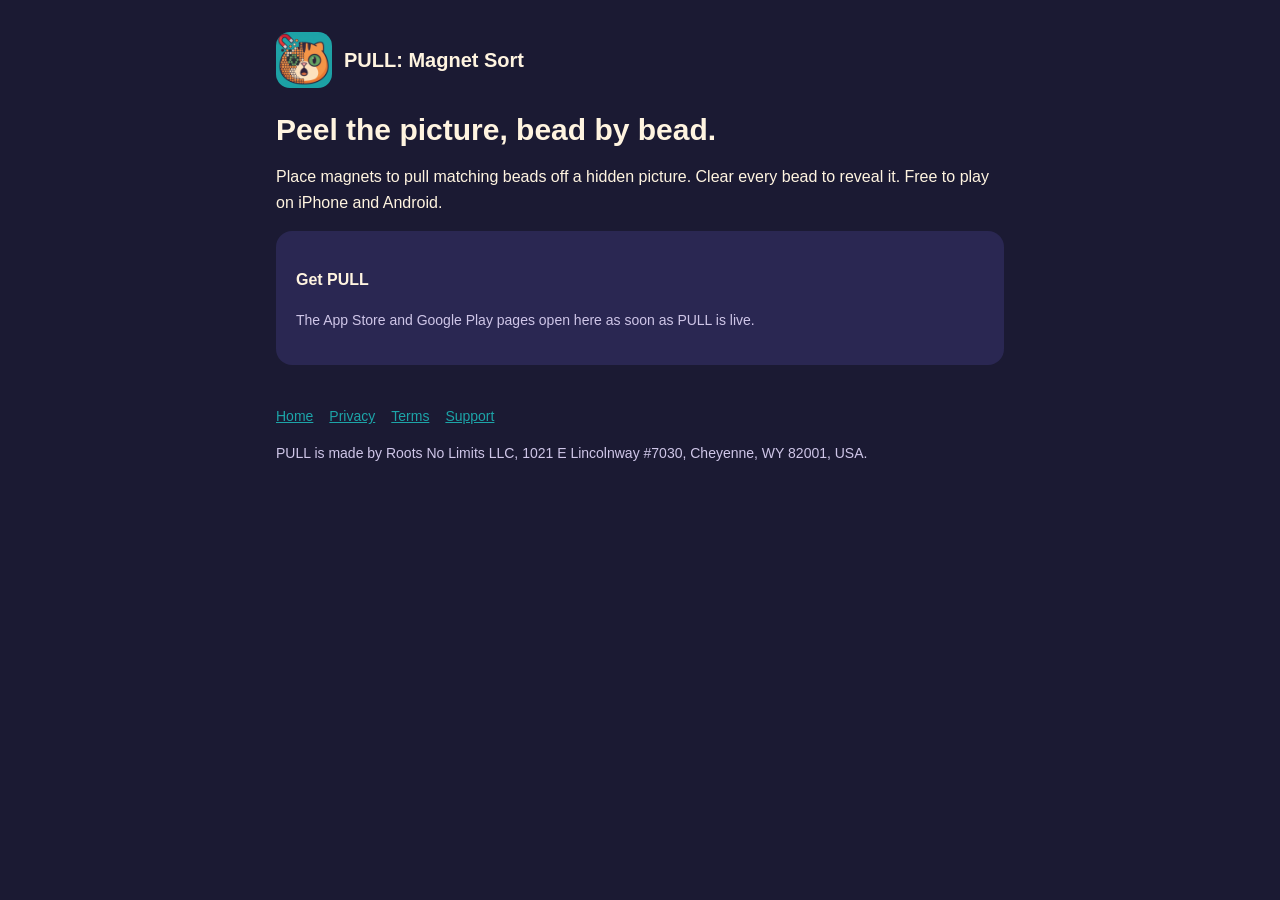
==== index.html @ 62d9e470 "PULL public pages: landing, privacy policy, terms, support" ====
<!doctype html>
<html lang="en"><head><meta charset="utf-8"><meta name="viewport" content="width=device-width,initial-scale=1">
<title>PULL: Magnet Sort</title><link rel="icon" href="icon.png"><link rel="stylesheet" href="style.css"></head>
<body><main><header><img src="icon.png" alt=""><a href="index.html">PULL: Magnet Sort</a></header>
<h1>Peel the picture, bead by bead.</h1>
<p>Place magnets to pull matching beads off a hidden picture. Clear every bead to reveal it. Free to play on iPhone and Android.</p>
<div class="card"><p><strong>Get PULL</strong></p>
<a class="btn" id="get" href="#">Join the beta on iPhone</a>
<p class="muted" id="note">The App Store and Google Play pages open here as soon as PULL is live.</p></div>
<script>
// Store links are filled in at launch; until then the beta link is used.
var LINKS={beta:"",appStore:"",play:""};
var a=document.getElementById('get');
if(LINKS.appStore){a.href=LINKS.appStore;a.textContent='Download on the App Store';}
else if(LINKS.beta){a.href=LINKS.beta;}
else{a.style.display='none';}
</script>
<nav><a href="index.html">Home</a><a href="privacy.html">Privacy</a><a href="terms.html">Terms</a><a href="support.html">Support</a></nav>
<p class="muted">PULL is made by Roots No Limits LLC, 1021 E Lincolnway #7030, Cheyenne, WY 82001, USA.</p>
</main></body></html>
---- style.css ----
:root{--bg:#1B1A33;--panel:#2A2752;--teal:#1DA4A8;--gold:#F5C451;--text:#FFF4E0;--muted:#CFC6E8}
*{box-sizing:border-box}body{margin:0;background:var(--bg);color:var(--text);font:16px/1.6 -apple-system,BlinkMacSystemFont,"Segoe UI",Roboto,"Noto Sans Thai",sans-serif}
main{max-width:760px;margin:0 auto;padding:32px 16px 64px}header{display:flex;align-items:center;gap:12px;margin-bottom:24px}
header img{width:56px;height:56px;border-radius:14px}header a{color:var(--text);text-decoration:none;font-weight:700;font-size:20px}
h1{font-size:30px;line-height:1.2;margin:8px 0 16px}h2{font-size:20px;margin:28px 0 8px;color:var(--gold)}
a{color:var(--teal)}p,li{color:var(--text)}.muted{color:var(--muted);font-size:14px}
.card{background:var(--panel);border-radius:16px;padding:20px;margin:16px 0}
.btn{display:inline-block;background:var(--teal);color:#fff;font-weight:700;padding:14px 22px;border-radius:999px;text-decoration:none;margin:8px 8px 0 0}
nav{margin-top:40px;font-size:14px}nav a{margin-right:16px}
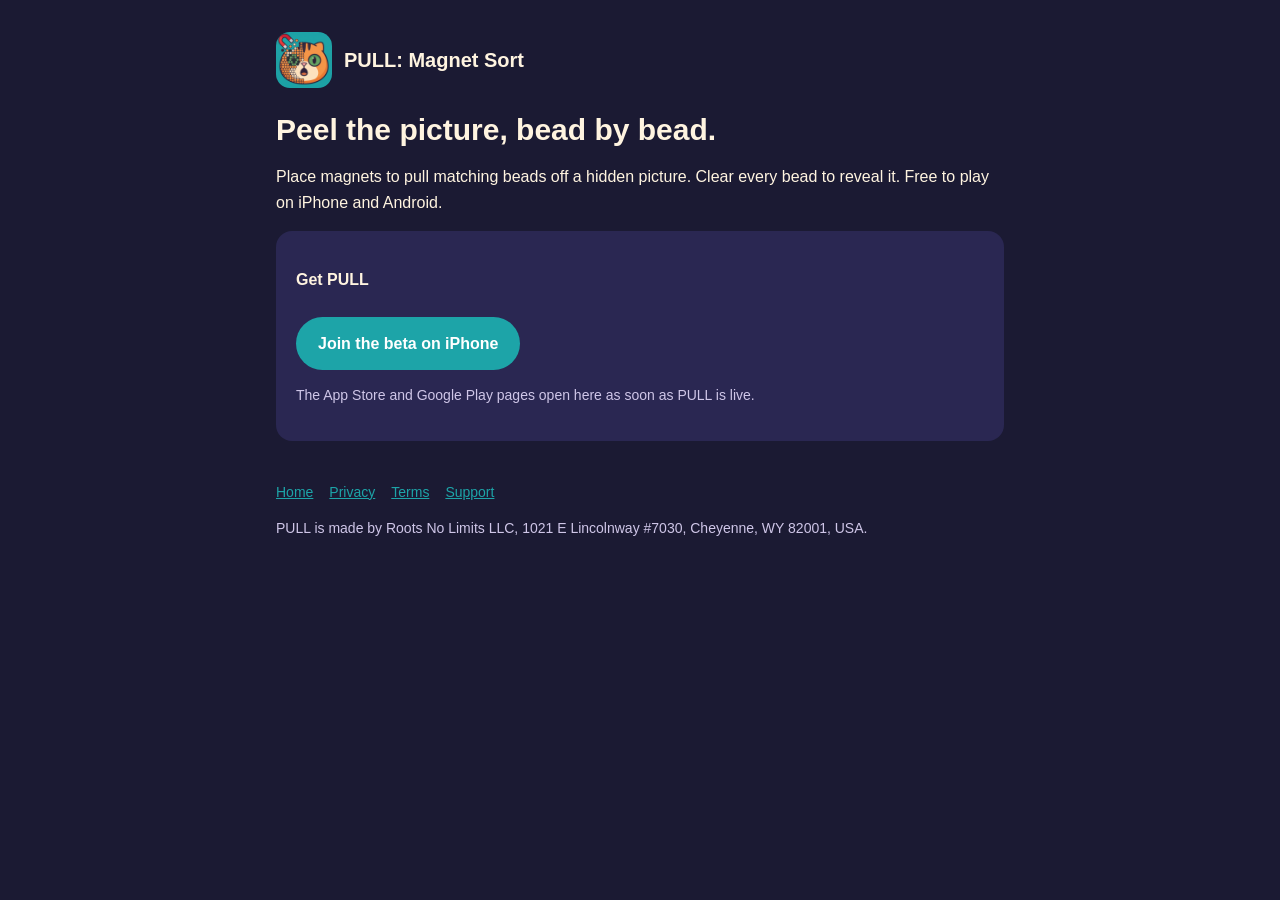
==== commit 3a5f11b8: "Landing page: public TestFlight beta link" ====
--- a/index.html
+++ b/index.html
@@ -9,7 +9,7 @@
 <p class="muted" id="note">The App Store and Google Play pages open here as soon as PULL is live.</p></div>
 <script>
 // Store links are filled in at launch; until then the beta link is used.
-var LINKS={beta:"",appStore:"",play:""};
+var LINKS={beta:"https://testflight.apple.com/join/2nsPVVzH",appStore:"",play:""};
 var a=document.getElementById('get');
 if(LINKS.appStore){a.href=LINKS.appStore;a.textContent='Download on the App Store';}
 else if(LINKS.beta){a.href=LINKS.beta;}
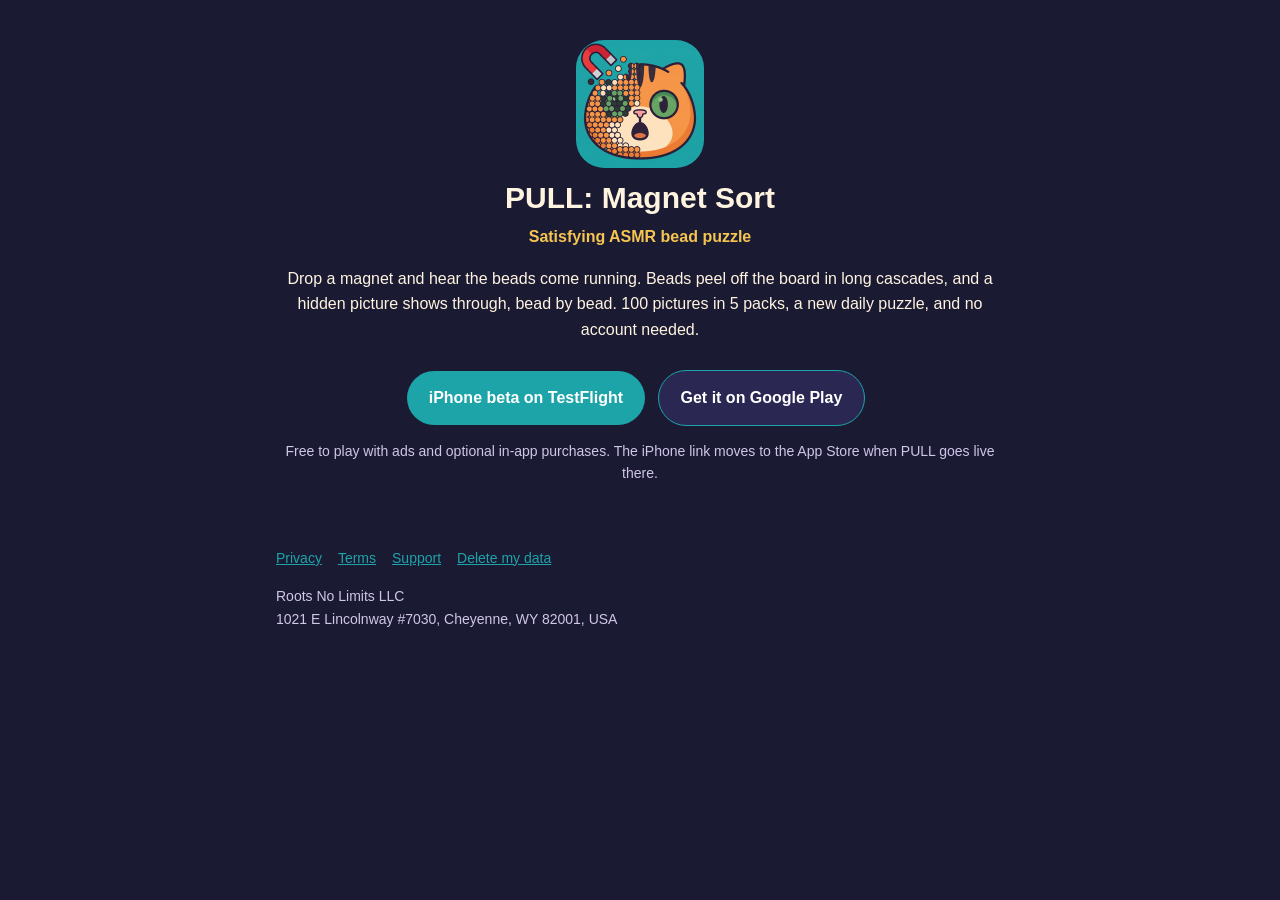
==== commit 54db12bc: "feat(site): serve the site at game.rootsnolimits.com with app-ads.txt Add app-ads.txt at the site ro" ====
--- a/index.html
+++ b/index.html
@@ -1,20 +1,30 @@
 <!doctype html>
 <html lang="en"><head><meta charset="utf-8"><meta name="viewport" content="width=device-width,initial-scale=1">
-<title>PULL: Magnet Sort</title><link rel="icon" href="icon.png"><link rel="stylesheet" href="style.css"></head>
-<body><main><header><img src="icon.png" alt=""><a href="index.html">PULL: Magnet Sort</a></header>
-<h1>Peel the picture, bead by bead.</h1>
-<p>Place magnets to pull matching beads off a hidden picture. Clear every bead to reveal it. Free to play on iPhone and Android.</p>
-<div class="card"><p><strong>Get PULL</strong></p>
-<a class="btn" id="get" href="#">Join the beta on iPhone</a>
-<p class="muted" id="note">The App Store and Google Play pages open here as soon as PULL is live.</p></div>
+<title>PULL: Magnet Sort by Roots No Limits LLC</title>
+<meta name="description" content="PULL: Magnet Sort is a satisfying ASMR bead puzzle game for iPhone and Android by Roots No Limits LLC.">
+<link rel="canonical" href="https://game.rootsnolimits.com/">
+<meta name="theme-color" content="#1B1A33">
+<meta property="og:type" content="website"><meta property="og:title" content="PULL: Magnet Sort">
+<meta property="og:description" content="Satisfying ASMR bead puzzle. Free on iPhone and Android.">
+<meta property="og:url" content="https://game.rootsnolimits.com/"><meta property="og:image" content="https://game.rootsnolimits.com/get/og.png">
+<link rel="icon" href="icon.png"><link rel="apple-touch-icon" href="icon.png"><link rel="stylesheet" href="style.css"></head>
+<body><main>
+<section class="hero">
+<img class="hero-icon" src="icon.png" width="128" height="128" alt="PULL: Magnet Sort app icon">
+<h1>PULL: Magnet Sort</h1>
+<p class="sub">Satisfying ASMR bead puzzle</p>
+<p>Drop a magnet and hear the beads come running. Beads peel off the board in long cascades, and a hidden picture shows through, bead by bead. 100 pictures in 5 packs, a new daily puzzle, and no account needed.</p>
+<div class="stores">
+<a class="btn" id="ios" href="https://testflight.apple.com/join/2nsPVVzH">iPhone beta on TestFlight</a>
+<a class="btn alt" id="play" href="https://play.google.com/store/apps/details?id=com.rootsnolimits.pull">Get it on Google Play</a>
+</div>
+<p class="muted" id="note">Free to play with ads and optional in-app purchases. The iPhone link moves to the App Store when PULL goes live there.</p>
+</section>
 <script>
-// Store links are filled in at launch; until then the beta link is used.
-var LINKS={beta:"https://testflight.apple.com/join/2nsPVVzH",appStore:"",play:""};
-var a=document.getElementById('get');
-if(LINKS.appStore){a.href=LINKS.appStore;a.textContent='Download on the App Store';}
-else if(LINKS.beta){a.href=LINKS.beta;}
-else{a.style.display='none';}
+// Set APP_STORE when the App Store listing is live; the iPhone button then points there.
+var APP_STORE="";
+if(APP_STORE){var a=document.getElementById('ios');a.href=APP_STORE;a.textContent='Download on the App Store';document.getElementById('note').textContent='Free to play with ads and optional in-app purchases.';}
 </script>
-<nav><a href="index.html">Home</a><a href="privacy.html">Privacy</a><a href="terms.html">Terms</a><a href="support.html">Support</a></nav>
-<p class="muted">PULL is made by Roots No Limits LLC, 1021 E Lincolnway #7030, Cheyenne, WY 82001, USA.</p>
+<nav><a href="privacy.html">Privacy</a><a href="terms.html">Terms</a><a href="support.html">Support</a><a href="delete-data.html">Delete my data</a></nav>
+<footer class="muted">Roots No Limits LLC<br>1021 E Lincolnway #7030, Cheyenne, WY 82001, USA</footer>
 </main></body></html>
--- a/style.css
+++ b/style.css
@@ -6,4 +6,6 @@
 a{color:var(--teal)}p,li{color:var(--text)}.muted{color:var(--muted);font-size:14px}
 .card{background:var(--panel);border-radius:16px;padding:20px;margin:16px 0}
 .btn{display:inline-block;background:var(--teal);color:#fff;font-weight:700;padding:14px 22px;border-radius:999px;text-decoration:none;margin:8px 8px 0 0}
-nav{margin-top:40px;font-size:14px}nav a{margin-right:16px}+nav{margin-top:40px;font-size:14px}nav a{margin-right:16px}.hero{text-align:center;padding:8px 0}.hero-icon{width:128px;height:128px;border-radius:28px;display:block;margin:0 auto 12px}
+.sub{color:var(--gold);font-weight:700;margin:-8px 0 16px}.stores{margin:20px 0 8px}.btn.alt{background:var(--panel);border:1px solid var(--teal)}
+footer{margin-top:16px}
